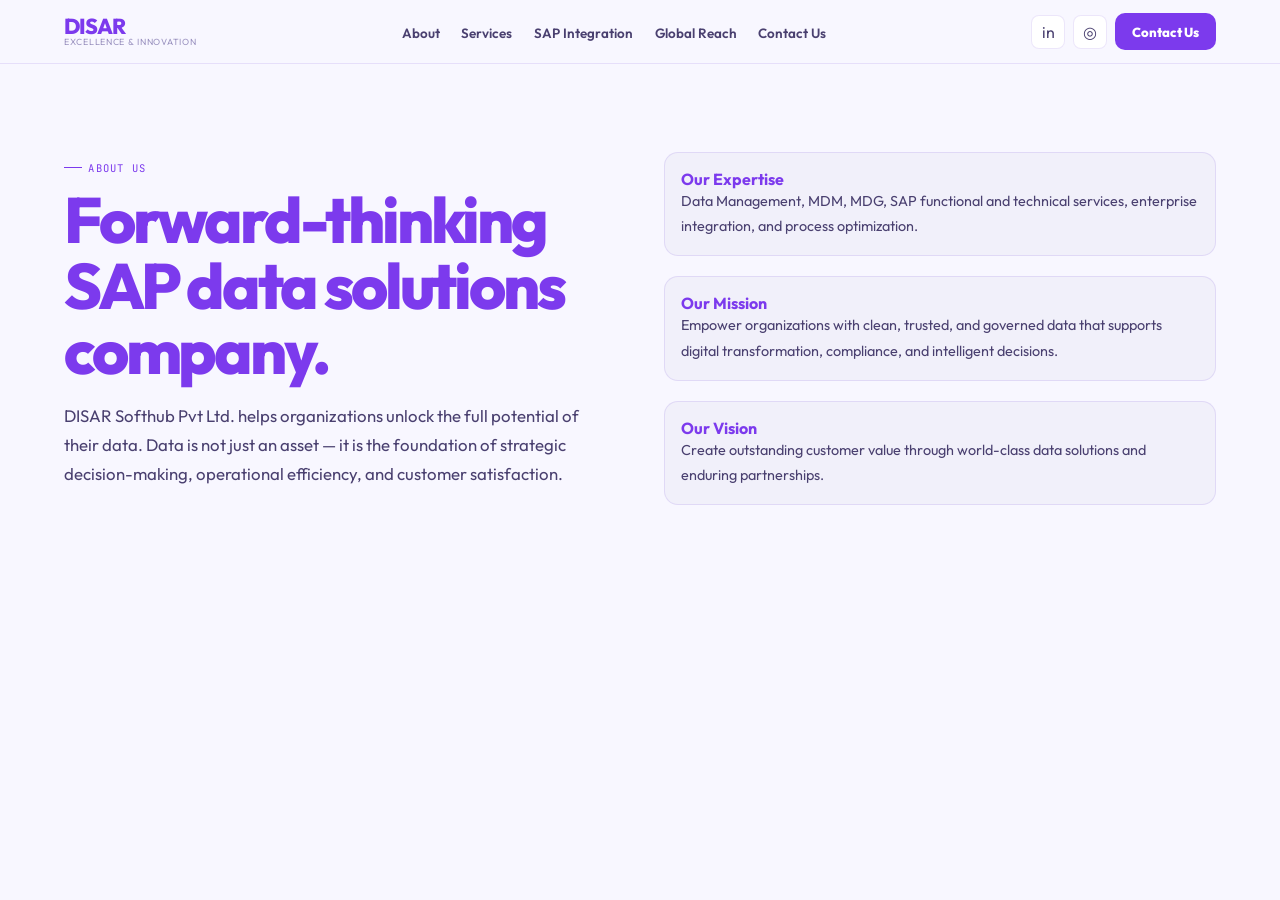
==== about.html @ c6f5b21c "update v3" ====
<!DOCTYPE html>
<html lang="en">
<head>
    <meta charset="UTF-8" />
    <meta name="viewport" content="width=device-width, initial-scale=1.0" />
    <link rel="preconnect" href="https://fonts.googleapis.com" />
    <link rel="preconnect" href="https://fonts.gstatic.com" crossorigin />
    <link href="https://fonts.googleapis.com/css2?family=Outfit:wght@300;400;500;600;700;800&family=JetBrains+Mono:wght@400;500&display=swap" rel="stylesheet" />
    <link rel="stylesheet" href="assets/css/styles.css" />
    <title>About — DISAR Softhub</title>
</head>
<body>
    <nav>
        <a href="index.html" class="logo-wrap"><span class="logo-name">DISAR</span><span class="logo-tagline">Excellence &amp; Innovation</span></a>
        <ul class="nav-links">
            <li><a href="about.html">About</a></li>
            <li><a href="services.html">Services</a></li>
            <li><a href="integration.html">SAP Integration</a></li>
            <li><a href="reach.html">Global Reach</a></li>
            <!--<li><a href="values.html">Values</a></li>-->
            <li><a href="contact.html">Contact Us</a></li>
        </ul>
        <div class="nav-right">
            <a class="nav-icon-btn" href="https://www.linkedin.com/in/disar-softhub-05b449414" target="_blank" title="LinkedIn">in</a>
            <a class="nav-icon-btn" href="https://www.instagram.com/disarsofthub/" target="_blank" title="Instagram">◎</a>
            <a href="contact.html" class="nav-contact-btn">Contact Us</a>
        </div>
        <button class="hamburger" id="hamburger" aria-label="Menu"><span></span><span></span><span></span></button>
    </nav>
    <div class="mobile-menu" id="mobileMenu">
        <a href="about.html" onclick="closeMenu()">About</a><a href="services.html" onclick="closeMenu()">Services</a><a href="integration.html" onclick="closeMenu()">SAP Integration</a><a href="reach.html" onclick="closeMenu()">Global Reach</a><a href="values.html" onclick="closeMenu()">Values</a><a href="contact.html" onclick="closeMenu()">Contact Us</a>
    </div><main class="page"><section><div class="split"><div class="reveal"><span class="label">About Us</span><h1>Forward-thinking SAP data solutions company.</h1><p class="hero-sub">DISAR Softhub Pvt Ltd. helps organizations unlock the full potential of their data. Data is not just an asset — it is the foundation of strategic decision-making, operational efficiency, and customer satisfaction.</p></div><div class="reveal"><div class="mini-card"><b>Our Expertise</b><p>Data Management, MDM, MDG, SAP functional and technical services, enterprise integration, and process optimization.</p></div><br><div class="mini-card"><b>Our Mission</b><p>Empower organizations with clean, trusted, and governed data that supports digital transformation, compliance, and intelligent decisions.</p></div><br><div class="mini-card"><b>Our Vision</b><p>Create outstanding customer value through world-class data solutions and enduring partnerships.</p></div></div></div></section></main>
    <!--<footer><p>© 2025 Disar Softhub Pvt Ltd. All rights reserved.</p></footer>-->
    <script src="assets/js/script.js"></script>
</body>
</html>
---- assets/css/styles.css ----
:root{
  --bg:#f8f7ff;--bg2:#f1f0fa;--bg3:#e9e7f5;--border:rgba(120,80,220,.14);--border-h:rgba(120,80,220,.34);
  --text:#1a1035;--text-2:#4a4070;--text-3:#9b93c0;--accent:#7c3aed;--accent-2:#a855f7;--accent-lt:rgba(124,58,237,.08);
  --nav-h:64px;--radius:16px;--font:'Outfit',sans-serif;--mono:'JetBrains Mono',monospace
}
*{box-sizing:border-box;margin:0;padding:0}html{scroll-behavior:smooth}body{font-family:var(--font);background:var(--bg);color:var(--text);overflow-x:hidden;-webkit-font-smoothing:antialiased}a{color:inherit}p{font-size:.9rem;line-height:1.75;color:var(--text-2)}h1{font-size:clamp(2.2rem,5vw,4.9rem);font-weight:800;line-height:1.02;letter-spacing:-.05em;color:var(--accent)}h1 em{font-style:normal;color:var(--accent-2)}h2{font-size:clamp(1.55rem,3vw,2.45rem);font-weight:800;line-height:1.12;letter-spacing:-.035em;color:var(--accent);margin-bottom:.7rem}h3{font-size:1rem;color:var(--accent);font-weight:700}.page{padding-top:var(--nav-h)}
nav{position:fixed;inset:0 0 auto 0;height:var(--nav-h);z-index:200;display:flex;align-items:center;justify-content:space-between;padding:0 5%;background:rgba(248,247,255,.94);backdrop-filter:blur(18px);border-bottom:1px solid var(--border)}.logo-wrap{text-decoration:none;display:flex;flex-direction:column;line-height:1}.logo-name{font-size:1.35rem;font-weight:800;letter-spacing:-.05em;color:var(--accent)}.logo-tagline{font-size:.56rem;color:var(--text-3);letter-spacing:.08em;text-transform:uppercase}.nav-links{display:flex;gap:1.35rem;list-style:none}.nav-links a{text-decoration:none;color:var(--text-2);font-size:.84rem;font-weight:600;white-space:nowrap}.nav-links a:hover,.nav-links a.active{color:var(--accent)}.nav-right{display:flex;gap:.5rem;align-items:center}.nav-icon-btn{width:34px;height:34px;border:1px solid var(--border);border-radius:8px;background:#fff;display:grid;place-items:center;text-decoration:none;color:var(--text-2)}.nav-contact-btn,.btn{display:inline-flex;align-items:center;justify-content:center;gap:.45rem;padding:.68rem 1.05rem;border-radius:10px;background:var(--accent);color:#fff;text-decoration:none;font-weight:800;font-size:.82rem;border:0}.btn.secondary{background:#fff;color:var(--accent);border:1px solid var(--border)}.hamburger{display:none;flex-direction:column;gap:5px;background:none;border:0;cursor:pointer}.hamburger span{display:block;width:23px;height:2px;border-radius:2px;background:var(--accent)}.mobile-menu{display:none;position:fixed;top:var(--nav-h);left:0;right:0;bottom:0;background:var(--bg);z-index:190;padding:1.4rem 6%;flex-direction:column}.mobile-menu.open{display:flex}.mobile-menu a{text-decoration:none;padding:1rem 0;border-bottom:1px solid var(--border);font-weight:700;color:var(--text-2)}
section{padding:5.5rem 5%}.section-header{max-width:760px;margin-bottom:2rem}.lead{font-size:1rem;max-width:640px}.label{display:inline-flex;gap:.4rem;align-items:center;font-family:var(--mono);font-size:.66rem;letter-spacing:.12em;text-transform:uppercase;color:var(--accent);margin-bottom:.8rem}.label:before{content:'';width:18px;height:1px;background:var(--accent)}.divider{height:1px;border:0;background:var(--border)}
.hero{min-height:100vh;display:grid;grid-template-columns:minmax(0,1fr) minmax(420px,560px);gap:2.6rem;align-items:center;position:relative;overflow:hidden;padding-top:calc(var(--nav-h) + 3rem);padding-bottom:4rem}.hero:before{content:'';position:absolute;inset:0;background:radial-gradient(circle at 80% 10%,rgba(124,58,237,.14),transparent 34%),radial-gradient(circle at 20% 85%,rgba(168,85,247,.12),transparent 38%);z-index:-1}.hero-sub{font-size:1.05rem;max-width:590px;margin:1.1rem 0 1.6rem}.hero-actions{display:flex;gap:.8rem;flex-wrap:wrap}.hero-visual{position:relative;height:440px;border-radius:28px;overflow:hidden;border:1px solid var(--border);background:#fff;box-shadow:0 24px 80px rgba(124,58,237,.16)}.hero-slide{position:absolute;inset:0;opacity:0;transition:opacity 1s ease,transform 6s ease;background-size:cover;background-position:center;transform:scale(1.02)}.hero-slide.active{opacity:1;transform:scale(1)}.slide-caption{position:absolute;left:24px;right:24px;bottom:22px;padding:1rem;border:1px solid rgba(255,255,255,.5);border-radius:18px;background:rgba(255,255,255,.82);backdrop-filter:blur(10px)}.slide-caption strong{color:var(--accent);display:block;margin-bottom:.2rem}.hero-dots{position:absolute;left:24px;top:22px;display:flex;gap:.45rem;z-index:4}.hero-dot{width:9px;height:9px;border-radius:20px;background:rgba(255,255,255,.7);border:1px solid rgba(124,58,237,.25);cursor:pointer}.hero-dot.active{width:28px;background:var(--accent)}.stats-strip{display:grid;grid-template-columns:repeat(5,1fr);margin-top:2.2rem;border:1px solid var(--border);border-radius:var(--radius);overflow:hidden;background:rgba(255,255,255,.8);max-width:780px}.stat-item{padding:1rem;border-right:1px solid var(--border)}.stat-item:last-child{border-right:0}.stat-val{font-size:1.3rem;font-weight:800;color:var(--accent)}.stat-lbl{font-size:.62rem;text-transform:uppercase;color:var(--text-3);letter-spacing:.08em}
.connection-section{background:#fff}.connection-layout{display:grid;grid-template-columns:minmax(320px,.85fr) minmax(560px,1.2fr);gap:3rem;align-items:center}.connection-list{display:grid;gap:.8rem;margin-top:1.4rem}.mini-card{padding:1rem;border:1px solid var(--border);border-radius:14px;background:var(--bg2)}.mini-card b{color:var(--accent)}.network-map{min-height:520px;position:relative;border:1px solid var(--border);border-radius:28px;background:linear-gradient(135deg,#fbfaff,#eee9ff);overflow:hidden;box-shadow:0 18px 55px rgba(124,58,237,.12)}.network-map svg{position:absolute;inset:0;width:100%;height:100%}.module{position:absolute;width:132px;min-height:76px;border:1px solid var(--border-h);border-radius:18px;background:rgba(255,255,255,.88);backdrop-filter:blur(8px);display:flex;flex-direction:column;align-items:center;justify-content:center;text-align:center;font-weight:800;color:var(--accent);box-shadow:0 12px 34px rgba(124,58,237,.13);animation:float 5s ease-in-out infinite}.module span{font-size:.68rem;color:var(--text-3);font-weight:700;margin-top:.18rem}.module.core{left:50%;top:50%;transform:translate(-50%,-50%);width:170px;min-height:96px;background:linear-gradient(135deg,#7c3aed,#a855f7);color:white;z-index:3}.module.core span{color:rgba(255,255,255,.78)}.m1{left:8%;top:11%;animation-delay:.1s}.m2{right:8%;top:12%;animation-delay:.6s}.m3{left:8%;bottom:13%;animation-delay:1.1s}.m4{right:8%;bottom:12%;animation-delay:1.5s}.m5{left:50%;top:8%;transform:translateX(-50%);animation-delay:.9s}.m6{left:50%;bottom:8%;transform:translateX(-50%);animation-delay:1.9s}.pulse-line{stroke:rgba(124,58,237,.42);stroke-width:2;stroke-dasharray:7 8;fill:none;animation:dash 4s linear infinite}.pulse-dot{fill:#a855f7;filter:drop-shadow(0 0 8px rgba(168,85,247,.8));animation:pulse 2.4s ease-in-out infinite}.orbit{position:absolute;left:50%;top:50%;width:310px;height:310px;margin:-155px 0 0 -155px;border:1px dashed rgba(124,58,237,.25);border-radius:50%;animation:spin 22s linear infinite}.orbit:before,.orbit:after{content:'';position:absolute;width:12px;height:12px;border-radius:50%;background:var(--accent-2)}.orbit:before{left:24px;top:44px}.orbit:after{right:28px;bottom:46px}
.cards-grid{display:grid;grid-template-columns:repeat(auto-fit,minmax(260px,1fr));gap:1.1rem}.card{background:#fff;border:1px solid var(--border);border-radius:var(--radius);overflow:hidden;transition:.2s}.card:hover{border-color:var(--border-h);box-shadow:0 12px 34px rgba(124,58,237,.12);transform:translateY(-2px)}.card-img{height:160px;background-size:cover;background-position:center}.card-body{padding:1.25rem}.tag-row{display:flex;gap:.35rem;flex-wrap:wrap;margin-top:.85rem}.tag{font-size:.68rem;font-weight:700;padding:.18rem .55rem;border-radius:6px;background:var(--accent-lt);color:var(--accent);border:1px solid rgba(124,58,237,.16)}.split{display:grid;grid-template-columns:1fr 1fr;gap:3rem;align-items:start}.chips{display:flex;gap:.55rem;flex-wrap:wrap;margin-top:1.2rem}.chip{padding:.42rem .85rem;border-radius:50px;background:var(--bg2);border:1px solid var(--border);font-size:.82rem;color:var(--text-2);font-weight:700}.vm-grid{display:grid;grid-template-columns:repeat(2,1fr);gap:1.1rem}.vm-card{padding:1.6rem;border-radius:var(--radius);background:#fff;border:1px solid var(--border)}.vm-card.span2{grid-column:1/-1}.vm-tag{display:block;font-family:var(--mono);font-size:.65rem;color:var(--accent);letter-spacing:.12em;text-transform:uppercase;margin-bottom:.55rem}.contact-card{max-width:580px;border:1px solid var(--border);border-radius:var(--radius);background:#fff;overflow:hidden}.contact-link{display:flex;align-items:center;gap:.8rem;padding:1rem 1.25rem;text-decoration:none;border-bottom:1px solid var(--border);color:var(--text-2);font-weight:700}.contact-link:last-child{border-bottom:0}.contact-link:hover{background:var(--accent-lt);color:var(--accent)}footer{padding:1.4rem 5%;border-top:1px solid var(--border);background:#fff;text-align:center}footer p{font-size:.75rem;color:var(--text-3)}.scroll-nav{position:fixed;right:1.3rem;bottom:1.3rem;display:flex;flex-direction:column;gap:.4rem;opacity:0;pointer-events:none;transform:translateY(10px);transition:.25s;z-index:80}.scroll-nav.visible{opacity:1;pointer-events:auto;transform:none}.scroll-nav button{width:40px;height:40px;border:0;border-radius:10px;background:var(--accent);color:white;font-weight:900;cursor:pointer}.reveal{opacity:0;transform:translateY(18px);transition:.6s}.reveal.visible{opacity:1;transform:none}@keyframes dash{to{stroke-dashoffset:-60}}@keyframes pulse{50%{opacity:.35;transform:scale(.7)}}@keyframes float{50%{margin-top:-10px}}@keyframes spin{to{transform:rotate(360deg)}}
@media(max-width:1040px){.hero,.connection-layout,.split{grid-template-columns:1fr}.hero-visual{height:370px}.connection-layout{gap:2rem}.network-map{min-height:480px}.stats-strip{grid-template-columns:repeat(2,1fr)}.stat-item{border-bottom:1px solid var(--border)}}@media(max-width:780px){.nav-links,.nav-icon-btn,.nav-contact-btn{display:none}.hamburger{display:flex}section{padding:4rem 5%}.hero{min-height:auto;padding-top:calc(var(--nav-h) + 2.5rem)}.hero-visual{height:320px}.network-map{min-height:620px}.module{width:118px}.module.core{width:150px}.m1{left:5%;top:7%}.m2{right:5%;top:7%}.m3{left:5%;bottom:8%}.m4{right:5%;bottom:8%}.m5{top:22%;}.m6{bottom:22%;}.vm-grid{grid-template-columns:1fr}.vm-card.span2{grid-column:auto}}@media(max-width:520px){.stats-strip{grid-template-columns:1fr}.stat-item{border-right:0}.hero-actions{flex-direction:column}.btn{width:100%}.hero-visual{height:280px}.network-map{display:none}.desktop-note{display:block!important}.card-img{height:135px}}
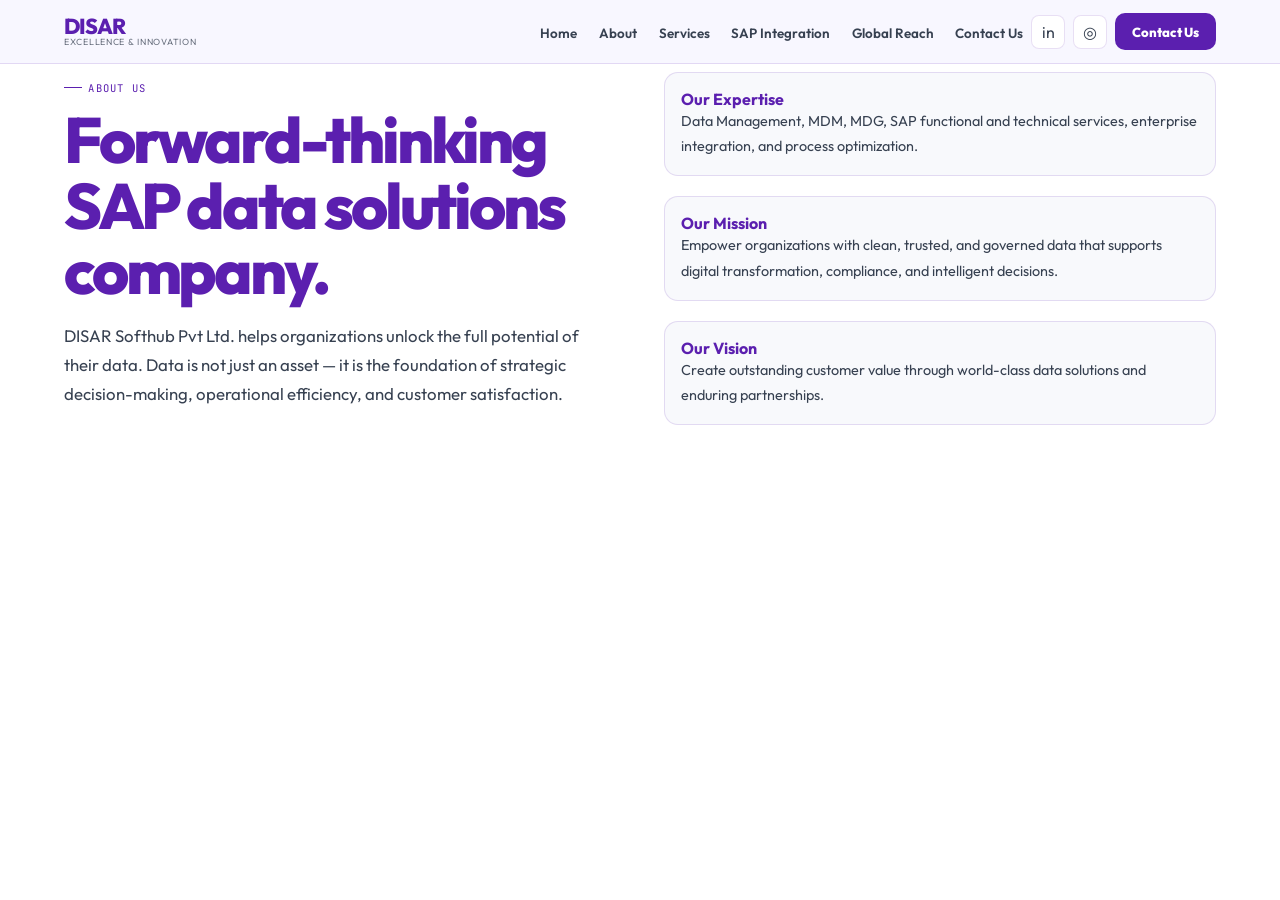
==== commit b5c4d2f0: "V4" ====
--- a/about.html
+++ b/about.html
@@ -12,16 +12,24 @@
 <body>
     <nav>
         <a href="index.html" class="logo-wrap"><span class="logo-name">DISAR</span><span class="logo-tagline">Excellence &amp; Innovation</span></a>
-        <ul class="nav-links">
+        <!--<ul class="nav-links">
             <li><a href="about.html">About</a></li>
             <li><a href="services.html">Services</a></li>
             <li><a href="integration.html">SAP Integration</a></li>
-            <li><a href="reach.html">Global Reach</a></li>
+            <li><a href="reach.html">Global Reach</a></li>-->
             <!--<li><a href="values.html">Values</a></li>-->
-            <li><a href="contact.html">Contact Us</a></li>
-        </ul>
+            <!--<li><a href="contact.html">Contact Us</a></li>
+        </ul>-->
         <div class="nav-right">
-            <a class="nav-icon-btn" href="https://www.linkedin.com/in/disar-softhub-05b449414" target="_blank" title="LinkedIn">in</a>
+            <ul class="nav-links">
+                <li><a href="index.html">Home</a></li>
+                <li><a href="about.html">About</a></li>
+                <li><a href="services.html">Services</a></li>
+                <li><a href="integration.html">SAP Integration</a></li>
+                <li><a href="reach.html">Global Reach</a></li>
+                <!--<li><a href="values.html">Values</a></li>-->
+                <li><a href="contact.html">Contact Us</a></li>
+            </ul> <a class="nav-icon-btn" href="https://www.linkedin.com/in/disar-softhub-05b449414" target="_blank" title="LinkedIn">in</a>
             <a class="nav-icon-btn" href="https://www.instagram.com/disarsofthub/" target="_blank" title="Instagram">◎</a>
             <a href="contact.html" class="nav-contact-btn">Contact Us</a>
         </div>
--- a/assets/css/styles.css
+++ b/assets/css/styles.css
@@ -1,12 +1,962 @@
-:root{
-  --bg:#f8f7ff;--bg2:#f1f0fa;--bg3:#e9e7f5;--border:rgba(120,80,220,.14);--border-h:rgba(120,80,220,.34);
-  --text:#1a1035;--text-2:#4a4070;--text-3:#9b93c0;--accent:#7c3aed;--accent-2:#a855f7;--accent-lt:rgba(124,58,237,.08);
-  --nav-h:64px;--radius:16px;--font:'Outfit',sans-serif;--mono:'JetBrains Mono',monospace
-}
-*{box-sizing:border-box;margin:0;padding:0}html{scroll-behavior:smooth}body{font-family:var(--font);background:var(--bg);color:var(--text);overflow-x:hidden;-webkit-font-smoothing:antialiased}a{color:inherit}p{font-size:.9rem;line-height:1.75;color:var(--text-2)}h1{font-size:clamp(2.2rem,5vw,4.9rem);font-weight:800;line-height:1.02;letter-spacing:-.05em;color:var(--accent)}h1 em{font-style:normal;color:var(--accent-2)}h2{font-size:clamp(1.55rem,3vw,2.45rem);font-weight:800;line-height:1.12;letter-spacing:-.035em;color:var(--accent);margin-bottom:.7rem}h3{font-size:1rem;color:var(--accent);font-weight:700}.page{padding-top:var(--nav-h)}
-nav{position:fixed;inset:0 0 auto 0;height:var(--nav-h);z-index:200;display:flex;align-items:center;justify-content:space-between;padding:0 5%;background:rgba(248,247,255,.94);backdrop-filter:blur(18px);border-bottom:1px solid var(--border)}.logo-wrap{text-decoration:none;display:flex;flex-direction:column;line-height:1}.logo-name{font-size:1.35rem;font-weight:800;letter-spacing:-.05em;color:var(--accent)}.logo-tagline{font-size:.56rem;color:var(--text-3);letter-spacing:.08em;text-transform:uppercase}.nav-links{display:flex;gap:1.35rem;list-style:none}.nav-links a{text-decoration:none;color:var(--text-2);font-size:.84rem;font-weight:600;white-space:nowrap}.nav-links a:hover,.nav-links a.active{color:var(--accent)}.nav-right{display:flex;gap:.5rem;align-items:center}.nav-icon-btn{width:34px;height:34px;border:1px solid var(--border);border-radius:8px;background:#fff;display:grid;place-items:center;text-decoration:none;color:var(--text-2)}.nav-contact-btn,.btn{display:inline-flex;align-items:center;justify-content:center;gap:.45rem;padding:.68rem 1.05rem;border-radius:10px;background:var(--accent);color:#fff;text-decoration:none;font-weight:800;font-size:.82rem;border:0}.btn.secondary{background:#fff;color:var(--accent);border:1px solid var(--border)}.hamburger{display:none;flex-direction:column;gap:5px;background:none;border:0;cursor:pointer}.hamburger span{display:block;width:23px;height:2px;border-radius:2px;background:var(--accent)}.mobile-menu{display:none;position:fixed;top:var(--nav-h);left:0;right:0;bottom:0;background:var(--bg);z-index:190;padding:1.4rem 6%;flex-direction:column}.mobile-menu.open{display:flex}.mobile-menu a{text-decoration:none;padding:1rem 0;border-bottom:1px solid var(--border);font-weight:700;color:var(--text-2)}
-section{padding:5.5rem 5%}.section-header{max-width:760px;margin-bottom:2rem}.lead{font-size:1rem;max-width:640px}.label{display:inline-flex;gap:.4rem;align-items:center;font-family:var(--mono);font-size:.66rem;letter-spacing:.12em;text-transform:uppercase;color:var(--accent);margin-bottom:.8rem}.label:before{content:'';width:18px;height:1px;background:var(--accent)}.divider{height:1px;border:0;background:var(--border)}
-.hero{min-height:100vh;display:grid;grid-template-columns:minmax(0,1fr) minmax(420px,560px);gap:2.6rem;align-items:center;position:relative;overflow:hidden;padding-top:calc(var(--nav-h) + 3rem);padding-bottom:4rem}.hero:before{content:'';position:absolute;inset:0;background:radial-gradient(circle at 80% 10%,rgba(124,58,237,.14),transparent 34%),radial-gradient(circle at 20% 85%,rgba(168,85,247,.12),transparent 38%);z-index:-1}.hero-sub{font-size:1.05rem;max-width:590px;margin:1.1rem 0 1.6rem}.hero-actions{display:flex;gap:.8rem;flex-wrap:wrap}.hero-visual{position:relative;height:440px;border-radius:28px;overflow:hidden;border:1px solid var(--border);background:#fff;box-shadow:0 24px 80px rgba(124,58,237,.16)}.hero-slide{position:absolute;inset:0;opacity:0;transition:opacity 1s ease,transform 6s ease;background-size:cover;background-position:center;transform:scale(1.02)}.hero-slide.active{opacity:1;transform:scale(1)}.slide-caption{position:absolute;left:24px;right:24px;bottom:22px;padding:1rem;border:1px solid rgba(255,255,255,.5);border-radius:18px;background:rgba(255,255,255,.82);backdrop-filter:blur(10px)}.slide-caption strong{color:var(--accent);display:block;margin-bottom:.2rem}.hero-dots{position:absolute;left:24px;top:22px;display:flex;gap:.45rem;z-index:4}.hero-dot{width:9px;height:9px;border-radius:20px;background:rgba(255,255,255,.7);border:1px solid rgba(124,58,237,.25);cursor:pointer}.hero-dot.active{width:28px;background:var(--accent)}.stats-strip{display:grid;grid-template-columns:repeat(5,1fr);margin-top:2.2rem;border:1px solid var(--border);border-radius:var(--radius);overflow:hidden;background:rgba(255,255,255,.8);max-width:780px}.stat-item{padding:1rem;border-right:1px solid var(--border)}.stat-item:last-child{border-right:0}.stat-val{font-size:1.3rem;font-weight:800;color:var(--accent)}.stat-lbl{font-size:.62rem;text-transform:uppercase;color:var(--text-3);letter-spacing:.08em}
-.connection-section{background:#fff}.connection-layout{display:grid;grid-template-columns:minmax(320px,.85fr) minmax(560px,1.2fr);gap:3rem;align-items:center}.connection-list{display:grid;gap:.8rem;margin-top:1.4rem}.mini-card{padding:1rem;border:1px solid var(--border);border-radius:14px;background:var(--bg2)}.mini-card b{color:var(--accent)}.network-map{min-height:520px;position:relative;border:1px solid var(--border);border-radius:28px;background:linear-gradient(135deg,#fbfaff,#eee9ff);overflow:hidden;box-shadow:0 18px 55px rgba(124,58,237,.12)}.network-map svg{position:absolute;inset:0;width:100%;height:100%}.module{position:absolute;width:132px;min-height:76px;border:1px solid var(--border-h);border-radius:18px;background:rgba(255,255,255,.88);backdrop-filter:blur(8px);display:flex;flex-direction:column;align-items:center;justify-content:center;text-align:center;font-weight:800;color:var(--accent);box-shadow:0 12px 34px rgba(124,58,237,.13);animation:float 5s ease-in-out infinite}.module span{font-size:.68rem;color:var(--text-3);font-weight:700;margin-top:.18rem}.module.core{left:50%;top:50%;transform:translate(-50%,-50%);width:170px;min-height:96px;background:linear-gradient(135deg,#7c3aed,#a855f7);color:white;z-index:3}.module.core span{color:rgba(255,255,255,.78)}.m1{left:8%;top:11%;animation-delay:.1s}.m2{right:8%;top:12%;animation-delay:.6s}.m3{left:8%;bottom:13%;animation-delay:1.1s}.m4{right:8%;bottom:12%;animation-delay:1.5s}.m5{left:50%;top:8%;transform:translateX(-50%);animation-delay:.9s}.m6{left:50%;bottom:8%;transform:translateX(-50%);animation-delay:1.9s}.pulse-line{stroke:rgba(124,58,237,.42);stroke-width:2;stroke-dasharray:7 8;fill:none;animation:dash 4s linear infinite}.pulse-dot{fill:#a855f7;filter:drop-shadow(0 0 8px rgba(168,85,247,.8));animation:pulse 2.4s ease-in-out infinite}.orbit{position:absolute;left:50%;top:50%;width:310px;height:310px;margin:-155px 0 0 -155px;border:1px dashed rgba(124,58,237,.25);border-radius:50%;animation:spin 22s linear infinite}.orbit:before,.orbit:after{content:'';position:absolute;width:12px;height:12px;border-radius:50%;background:var(--accent-2)}.orbit:before{left:24px;top:44px}.orbit:after{right:28px;bottom:46px}
-.cards-grid{display:grid;grid-template-columns:repeat(auto-fit,minmax(260px,1fr));gap:1.1rem}.card{background:#fff;border:1px solid var(--border);border-radius:var(--radius);overflow:hidden;transition:.2s}.card:hover{border-color:var(--border-h);box-shadow:0 12px 34px rgba(124,58,237,.12);transform:translateY(-2px)}.card-img{height:160px;background-size:cover;background-position:center}.card-body{padding:1.25rem}.tag-row{display:flex;gap:.35rem;flex-wrap:wrap;margin-top:.85rem}.tag{font-size:.68rem;font-weight:700;padding:.18rem .55rem;border-radius:6px;background:var(--accent-lt);color:var(--accent);border:1px solid rgba(124,58,237,.16)}.split{display:grid;grid-template-columns:1fr 1fr;gap:3rem;align-items:start}.chips{display:flex;gap:.55rem;flex-wrap:wrap;margin-top:1.2rem}.chip{padding:.42rem .85rem;border-radius:50px;background:var(--bg2);border:1px solid var(--border);font-size:.82rem;color:var(--text-2);font-weight:700}.vm-grid{display:grid;grid-template-columns:repeat(2,1fr);gap:1.1rem}.vm-card{padding:1.6rem;border-radius:var(--radius);background:#fff;border:1px solid var(--border)}.vm-card.span2{grid-column:1/-1}.vm-tag{display:block;font-family:var(--mono);font-size:.65rem;color:var(--accent);letter-spacing:.12em;text-transform:uppercase;margin-bottom:.55rem}.contact-card{max-width:580px;border:1px solid var(--border);border-radius:var(--radius);background:#fff;overflow:hidden}.contact-link{display:flex;align-items:center;gap:.8rem;padding:1rem 1.25rem;text-decoration:none;border-bottom:1px solid var(--border);color:var(--text-2);font-weight:700}.contact-link:last-child{border-bottom:0}.contact-link:hover{background:var(--accent-lt);color:var(--accent)}footer{padding:1.4rem 5%;border-top:1px solid var(--border);background:#fff;text-align:center}footer p{font-size:.75rem;color:var(--text-3)}.scroll-nav{position:fixed;right:1.3rem;bottom:1.3rem;display:flex;flex-direction:column;gap:.4rem;opacity:0;pointer-events:none;transform:translateY(10px);transition:.25s;z-index:80}.scroll-nav.visible{opacity:1;pointer-events:auto;transform:none}.scroll-nav button{width:40px;height:40px;border:0;border-radius:10px;background:var(--accent);color:white;font-weight:900;cursor:pointer}.reveal{opacity:0;transform:translateY(18px);transition:.6s}.reveal.visible{opacity:1;transform:none}@keyframes dash{to{stroke-dashoffset:-60}}@keyframes pulse{50%{opacity:.35;transform:scale(.7)}}@keyframes float{50%{margin-top:-10px}}@keyframes spin{to{transform:rotate(360deg)}}
-@media(max-width:1040px){.hero,.connection-layout,.split{grid-template-columns:1fr}.hero-visual{height:370px}.connection-layout{gap:2rem}.network-map{min-height:480px}.stats-strip{grid-template-columns:repeat(2,1fr)}.stat-item{border-bottom:1px solid var(--border)}}@media(max-width:780px){.nav-links,.nav-icon-btn,.nav-contact-btn{display:none}.hamburger{display:flex}section{padding:4rem 5%}.hero{min-height:auto;padding-top:calc(var(--nav-h) + 2.5rem)}.hero-visual{height:320px}.network-map{min-height:620px}.module{width:118px}.module.core{width:150px}.m1{left:5%;top:7%}.m2{right:5%;top:7%}.m3{left:5%;bottom:8%}.m4{right:5%;bottom:8%}.m5{top:22%;}.m6{bottom:22%;}.vm-grid{grid-template-columns:1fr}.vm-card.span2{grid-column:auto}}@media(max-width:520px){.stats-strip{grid-template-columns:1fr}.stat-item{border-right:0}.hero-actions{flex-direction:column}.btn{width:100%}.hero-visual{height:280px}.network-map{display:none}.desktop-note{display:block!important}.card-img{height:135px}}
+:root {
+    --bg: #ffffff;
+    --bg2: #f8f9fc;
+    --bg3: #f1f2f7;
+    --border: rgba(91,31,175,.14);
+    --border-h: rgba(91,31,175,.35);
+    --text: #111827;
+    --text-2: #374151;
+    --text-3: #6b7280;
+    --accent: #5B1FAF;
+    --accent-2: #7428D4;
+    --accent-3: #46158C;
+    --accent-lt: rgba(91,31,175,.08);
+    --nav-h: 64px;
+    --radius: 16px;
+    --font: 'Outfit',sans-serif;
+    --mono: 'JetBrains Mono',monospace;
+}
+
+* {
+    box-sizing: border-box;
+    margin: 0;
+    padding: 0
+}
+
+html {
+    scroll-behavior: smooth
+}
+
+body {
+    font-family: var(--font);
+    background: var(--bg);
+    color: var(--text);
+    overflow-x: hidden;
+    -webkit-font-smoothing: antialiased
+}
+
+a {
+    color: inherit
+}
+
+p {
+    font-size: .9rem;
+    line-height: 1.75;
+    color: var(--text-2)
+}
+
+h1 {
+    font-size: clamp(2.2rem,5vw,4.9rem);
+    font-weight: 800;
+    line-height: 1.02;
+    letter-spacing: -.05em;
+    color: var(--accent)
+}
+
+    h1 em {
+        font-style: normal;
+        color: var(--accent-2)
+    }
+
+h2 {
+    font-size: clamp(1.55rem,3vw,2.45rem);
+    font-weight: 800;
+    line-height: 1.12;
+    letter-spacing: -.035em;
+    color: var(--accent);
+    margin-bottom: .7rem
+}
+
+h3 {
+    font-size: 1rem;
+    color: var(--accent);
+    font-weight: 700
+}
+
+.page {
+    padding-top: var(--nav-h)
+}
+
+nav {
+    position: fixed;
+    inset: 0 0 auto 0;
+    height: var(--nav-h);
+    z-index: 200;
+    display: flex;
+    align-items: center;
+    justify-content: space-between;
+    padding: 0 5%;
+    background: rgba(248,247,255,.94);
+    backdrop-filter: blur(18px);
+    border-bottom: 1px solid var(--border)
+}
+
+.logo-wrap {
+    text-decoration: none;
+    display: flex;
+    flex-direction: column;
+    line-height: 1
+}
+
+.logo-name {
+    font-size: 1.35rem;
+    font-weight: 800;
+    letter-spacing: -.05em;
+    color: var(--accent)
+}
+
+.logo-tagline {
+    font-size: .56rem;
+    color: var(--text-3);
+    letter-spacing: .08em;
+    text-transform: uppercase
+}
+
+.nav-links {
+    display: flex;
+    gap: 1.35rem;
+    list-style: none;
+    margin-left: auto;
+}
+
+    .nav-links a {
+        text-decoration: none;
+        color: var(--text-2);
+        font-size: .84rem;
+        font-weight: 600;
+        white-space: nowrap;
+    }
+
+        .nav-links a:hover, .nav-links a.active {
+            color: var(--accent)
+        }
+
+.nav-right {
+    display: flex;
+    gap: .5rem;
+    align-items: center;
+}
+
+.nav-icon-btn {
+    width: 34px;
+    height: 34px;
+    border: 1px solid var(--border);
+    border-radius: 8px;
+    background: #fff;
+    display: grid;
+    place-items: center;
+    text-decoration: none;
+    color: var(--text-2)
+}
+
+.nav-contact-btn, .btn {
+    display: inline-flex;
+    align-items: center;
+    justify-content: center;
+    gap: .45rem;
+    padding: .68rem 1.05rem;
+    border-radius: 10px;
+    background: var(--accent);
+    color: #fff;
+    text-decoration: none;
+    font-weight: 800;
+    font-size: .82rem;
+    border: 0
+}
+
+    .btn.secondary {
+        background: #fff;
+        color: var(--accent);
+        border: 1px solid var(--border)
+    }
+
+.hamburger {
+    display: none;
+    flex-direction: column;
+    gap: 5px;
+    background: none;
+    border: 0;
+    cursor: pointer
+}
+
+    .hamburger span {
+        display: block;
+        width: 23px;
+        height: 2px;
+        border-radius: 2px;
+        background: var(--accent)
+    }
+
+.mobile-menu {
+    display: none;
+    position: fixed;
+    top: var(--nav-h);
+    left: 0;
+    right: 0;
+    bottom: 0;
+    background: var(--bg);
+    z-index: 190;
+    padding: 1.4rem 6%;
+    flex-direction: column
+}
+
+    .mobile-menu.open {
+        display: flex
+    }
+
+    .mobile-menu a {
+        text-decoration: none;
+        padding: 1rem 0;
+        border-bottom: 1px solid var(--border);
+        font-weight: 700;
+        color: var(--text-2)
+    }
+
+section {
+    padding: 0.5rem 5%
+}
+
+.section-header {
+    max-width: 760px;
+    margin-bottom: 5rem
+}
+
+.lead {
+    font-size: 1rem;
+    max-width: 640px
+}
+
+.label {
+    display: inline-flex;
+    gap: .4rem;
+    align-items: center;
+    font-family: var(--mono);
+    font-size: .66rem;
+    letter-spacing: .12em;
+    text-transform: uppercase;
+    color: var(--accent);
+    margin-bottom: .8rem
+}
+
+    .label:before {
+        content: '';
+        width: 18px;
+        height: 1px;
+        background: var(--accent)
+    }
+
+.divider {
+    height: 1px;
+    border: 0;
+    background: var(--border)
+}
+
+.hero {
+    min-height: 100vh;
+    display: grid;
+    grid-template-columns: minmax(0,1fr) minmax(420px,560px);
+    gap: 1.6rem;
+    align-items: center;
+    position: relative;
+    overflow: hidden;
+    padding-top: calc(var(--nav-h) + 0.5rem);
+    padding-bottom: 0.5rem
+}
+
+    .hero:before {
+        content: '';
+        position: absolute;
+        inset: 0;
+        background: radial-gradient(circle at 80% 10%,rgba(124,58,237,.14),transparent 34%),radial-gradient(circle at 20% 85%,rgba(168,85,247,.12),transparent 38%);
+        z-index: -1
+    }
+
+.hero-sub {
+    font-size: 1.05rem;
+    max-width: 590px;
+    margin: 1.1rem 0 1.6rem
+}
+
+.hero-actions {
+    display: flex;
+    gap: .8rem;
+    flex-wrap: wrap
+}
+
+.hero-visual {
+    position: relative;
+    height: 440px;
+    border-radius: 28px;
+    overflow: hidden;
+    border: 1px solid var(--border);
+    background: #fff;
+    box-shadow: 0 24px 80px rgba(124,58,237,.16)
+}
+
+.hero-slide {
+    position: absolute;
+    inset: 0;
+    opacity: 0;
+    transition: opacity 1s ease,transform 6s ease;
+    background-size: cover;
+    background-position: center;
+    transform: scale(1.02)
+}
+
+    .hero-slide.active {
+        opacity: 1;
+        transform: scale(1)
+    }
+
+.slide-caption {
+    position: absolute;
+    left: 24px;
+    right: 24px;
+    bottom: 22px;
+    padding: 1rem;
+    border: 1px solid rgba(255,255,255,.5);
+    border-radius: 18px;
+    background: rgba(255,255,255,.82);
+    backdrop-filter: blur(10px)
+}
+
+    .slide-caption strong {
+        color: var(--accent);
+        display: block;
+        margin-bottom: .2rem
+    }
+
+.hero-dots {
+    position: absolute;
+    left: 24px;
+    top: 22px;
+    display: flex;
+    gap: .45rem;
+    z-index: 4
+}
+
+.hero-dot {
+    width: 9px;
+    height: 9px;
+    border-radius: 20px;
+    background: rgba(255,255,255,.7);
+    border: 1px solid rgba(124,58,237,.25);
+    cursor: pointer
+}
+
+    .hero-dot.active {
+        width: 28px;
+        background: var(--accent)
+    }
+
+.stats-strip {
+    display: grid;
+    grid-template-columns: repeat(5,1fr);
+    margin-top: 2.2rem;
+    border: 1px solid var(--border);
+    border-radius: var(--radius);
+    overflow: hidden;
+    background: rgba(255,255,255,.8);
+    max-width: 780px
+}
+
+.stat-item {
+    padding: 1rem;
+    border-right: 1px solid var(--border)
+}
+
+    .stat-item:last-child {
+        border-right: 0
+    }
+
+.stat-val {
+    font-size: 1.3rem;
+    font-weight: 800;
+    color: var(--accent)
+}
+
+.stat-lbl {
+    font-size: .62rem;
+    text-transform: uppercase;
+    color: var(--text-3);
+    letter-spacing: .08em
+}
+
+.connection-section {
+    background: #fff
+}
+
+.connection-layout {
+    display: grid;
+    grid-template-columns: minmax(320px,.85fr) minmax(560px,1.2fr);
+    gap: 1rem;
+    align-items: center
+}
+
+.connection-list {
+    display: grid;
+    gap: .8rem;
+    margin-top: 1.4rem
+}
+
+.mini-card {
+    padding: 1rem;
+    border: 1px solid var(--border);
+    border-radius: 14px;
+    background: var(--bg2)
+}
+
+    .mini-card b {
+        color: var(--accent)
+    }
+
+.network-map {
+    min-height: 520px;
+    position: relative;
+    border: 1px solid var(--border);
+    border-radius: 28px;
+    background: linear-gradient(135deg,#fbfaff,#eee9ff);
+    overflow: hidden;
+    box-shadow: 0 18px 55px rgba(124,58,237,.12)
+}
+
+    .network-map svg {
+        position: absolute;
+        inset: 0;
+        width: 100%;
+        height: 100%
+    }
+
+.module {
+    position: absolute;
+    width: 150px;
+    min-height: 76px;
+    border: 1px solid var(--border-h);
+    border-radius: 18px;
+    background: rgba(255,255,255,.88);
+    backdrop-filter: blur(8px);
+    display: flex;
+    flex-direction: column;
+    align-items: center;
+    justify-content: center;
+    text-align: center;
+    font-weight: 800;
+    color: var(--accent);
+    box-shadow: 0 12px 34px rgba(124,58,237,.13);
+    animation: float 5s ease-in-out infinite;
+}
+
+    .module span {
+        font-size: .68rem;
+        color: var(--text-3);
+        font-weight: 700;
+        margin-top: .18rem
+    }
+
+    .module.core {
+        left: 50%;
+        top: 50%;
+        transform: translate(-50%,-50%);
+        width: 170px;
+        min-height: 96px;
+        background: linear-gradient(135deg,#7c3aed,#a855f7);
+        color: white;
+        z-index: 3
+    }
+
+        .module.core span {
+            color: rgba(255,255,255,.78)
+        }
+
+.m1 {
+    left: 8%;
+    top: 11%;
+    animation-delay: .1s
+}
+
+.m2 {
+    right: 8%;
+    top: 12%;
+    animation-delay: .6s
+}
+
+.m3 {
+    left: 8%;
+    bottom: 13%;
+    animation-delay: 1.1s
+}
+
+.m4 {
+    right: 8%;
+    bottom: 12%;
+    animation-delay: 1.5s
+}
+
+.m5 {
+    left: 50%;
+    top: 8%;
+    transform: translateX(-50%);
+    animation-delay: .9s
+}
+
+.m6 {
+    left: 50%;
+    bottom: 8%;
+    transform: translateX(-50%);
+    animation-delay: 1.9s
+}
+
+.pulse-line {
+    stroke: rgba(124,58,237,.42);
+    stroke-width: 2;
+    stroke-dasharray: 7 8;
+    fill: none;
+    animation: dash 4s linear infinite
+}
+
+.pulse-dot {
+    fill: #a855f7;
+    filter: drop-shadow(0 0 8px rgba(168,85,247,.8));
+    animation: pulse 2.4s ease-in-out infinite
+}
+
+.orbit {
+    position: absolute;
+    left: 50%;
+    top: 50%;
+    width: 310px;
+    height: 310px;
+    margin: -155px 0 0 -155px;
+    border: 1px dashed rgba(124,58,237,.25);
+    border-radius: 50%;
+    animation: spin 22s linear infinite
+}
+
+    .orbit:before, .orbit:after {
+        content: '';
+        position: absolute;
+        width: 12px;
+        height: 12px;
+        border-radius: 50%;
+        background: var(--accent-2)
+    }
+
+    .orbit:before {
+        left: 24px;
+        top: 44px
+    }
+
+    .orbit:after {
+        right: 28px;
+        bottom: 46px
+    }
+
+.cards-grid {
+    display: grid;
+    grid-template-columns: repeat(auto-fit,minmax(260px,1fr));
+    gap: 1.1rem
+}
+
+.card {
+    background: #fff;
+    border: 1px solid var(--border);
+    border-radius: var(--radius);
+    overflow: hidden;
+    transition: .2s
+}
+
+    .card:hover {
+        border-color: var(--border-h);
+        box-shadow: 0 12px 34px rgba(124,58,237,.12);
+        transform: translateY(-2px)
+    }
+
+/*.card-img {
+    height: 160px;
+    background-size: cover;
+    background-position: center
+}*/
+
+.card-img {
+    height: 160px;
+    display: flex;
+    align-items: center;
+    justify-content: center;
+    background: #f5f0ff;
+}
+
+    .card-img img {
+        width: 100%;
+        height: 100%;
+        object-fit: contain;
+    }
+
+.card-body {
+    padding: 1.25rem
+}
+
+.tag-row {
+    display: flex;
+    gap: .35rem;
+    flex-wrap: wrap;
+    margin-top: .85rem
+}
+
+.tag {
+    font-size: .68rem;
+    font-weight: 700;
+    padding: .18rem .55rem;
+    border-radius: 6px;
+    background: var(--accent-lt);
+    color: var(--accent);
+    border: 1px solid rgba(124,58,237,.16)
+}
+
+.split {
+    display: grid;
+    grid-template-columns: 1fr 1fr;
+    gap: 3rem;
+    align-items: start
+}
+
+.chips {
+    display: flex;
+    gap: .55rem;
+    flex-wrap: wrap;
+    margin-top: 1.2rem
+}
+
+.chip {
+    padding: .42rem .85rem;
+    border-radius: 50px;
+    background: var(--bg2);
+    border: 1px solid var(--border);
+    font-size: .82rem;
+    color: var(--text-2);
+    font-weight: 700
+}
+
+.vm-grid {
+    display: grid;
+    grid-template-columns: repeat(2,1fr);
+    gap: 1.1rem
+}
+
+.vm-card {
+    padding: 1.6rem;
+    border-radius: var(--radius);
+    background: #fff;
+    border: 1px solid var(--border)
+}
+
+    .vm-card.span2 {
+        grid-column: 1/-1
+    }
+
+.vm-tag {
+    display: block;
+    font-family: var(--mono);
+    font-size: .65rem;
+    color: var(--accent);
+    letter-spacing: .12em;
+    text-transform: uppercase;
+    margin-bottom: .55rem
+}
+
+.contact-card {
+    max-width: 580px;
+    border: 1px solid var(--border);
+    border-radius: var(--radius);
+    background: #fff;
+    overflow: hidden
+}
+
+.contact-link {
+    display: flex;
+    align-items: center;
+    gap: .8rem;
+    padding: 1rem 1.25rem;
+    text-decoration: none;
+    border-bottom: 1px solid var(--border);
+    color: var(--text-2);
+    font-weight: 700
+}
+
+    .contact-link:last-child {
+        border-bottom: 0
+    }
+
+    .contact-link:hover {
+        background: var(--accent-lt);
+        color: var(--accent)
+    }
+
+footer {
+    padding: 1.4rem 5%;
+    border-top: 1px solid var(--border);
+    background: #fff;
+    text-align: center
+}
+
+    footer p {
+        font-size: .75rem;
+        color: var(--text-3)
+    }
+
+.scroll-nav {
+    position: fixed;
+    right: 1.3rem;
+    bottom: 1.3rem;
+    display: flex;
+    flex-direction: column;
+    gap: .4rem;
+    opacity: 0;
+    pointer-events: none;
+    transform: translateY(10px);
+    transition: .25s;
+    z-index: 80
+}
+
+    .scroll-nav.visible {
+        opacity: 1;
+        pointer-events: auto;
+        transform: none
+    }
+
+    .scroll-nav button {
+        width: 40px;
+        height: 40px;
+        border: 0;
+        border-radius: 10px;
+        background: var(--accent);
+        color: white;
+        font-weight: 900;
+        cursor: pointer
+    }
+
+.reveal {
+    opacity: 0;
+    transform: translateY(18px);
+    transition: .6s
+}
+
+    .reveal.visible {
+        opacity: 1;
+        transform: none
+    }
+
+@keyframes dash {
+    to {
+        stroke-dashoffset: -60
+    }
+}
+
+@keyframes pulse {
+    50% {
+        opacity: .35;
+        transform: scale(.7)
+    }
+}
+
+@keyframes float {
+    50% {
+        margin-top: -10px
+    }
+}
+
+@keyframes spin {
+    to {
+        transform: rotate(360deg)
+    }
+}
+
+@media(max-width:1040px) {
+    .hero, .connection-layout, .split {
+        grid-template-columns: 1fr
+    }
+
+    .hero-visual {
+        height: 370px
+    }
+
+    .connection-layout {
+        gap: 2rem
+    }
+
+    .network-map {
+        min-height: 480px
+    }
+
+    .stats-strip {
+        grid-template-columns: repeat(2,1fr)
+    }
+
+    .stat-item {
+        border-bottom: 1px solid var(--border)
+    }
+}
+
+@media(max-width:780px) {
+    .nav-links, .nav-icon-btn, .nav-contact-btn {
+        display: none
+    }
+
+    .hamburger {
+        display: flex
+    }
+
+    section {
+        padding: 4rem 5%
+    }
+
+    .hero {
+        min-height: auto;
+        padding-top: calc(var(--nav-h) + 2.5rem)
+    }
+
+    .hero-visual {
+        height: 320px
+    }
+
+    .network-map {
+        min-height: 620px
+    }
+
+    .module {
+        width: 118px
+    }
+
+        .module.core {
+            width: 150px
+        }
+
+    .m1 {
+        left: 5%;
+        top: 7%
+    }
+
+    .m2 {
+        right: 5%;
+        top: 7%
+    }
+
+    .m3 {
+        left: 5%;
+        bottom: 8%
+    }
+
+    .m4 {
+        right: 5%;
+        bottom: 8%
+    }
+
+    .m5 {
+        top: 22%;
+    }
+
+    .m6 {
+        bottom: 22%;
+    }
+
+    .vm-grid {
+        grid-template-columns: 1fr
+    }
+
+    .vm-card.span2 {
+        grid-column: auto
+    }
+}
+
+@media(max-width:520px) {
+    .stats-strip {
+        grid-template-columns: 1fr
+    }
+
+    .stat-item {
+        border-right: 0
+    }
+
+    .hero-actions {
+        flex-direction: column
+    }
+
+    .btn {
+        width: 100%
+    }
+
+    .hero-visual {
+        height: 280px
+    }
+
+    .network-map {
+        display: none
+    }
+
+    .desktop-note {
+        display: block !important
+    }
+
+    .card-img {
+        height: 135px
+    }
+}
+/*.reach-map {
+    margin-top: 2rem;
+    border: 1px solid var(--border);
+    border-radius: 28px;
+    overflow: hidden;
+    background: #fbfaff;
+    box-shadow: 0 18px 55px rgba(91,31,175,.12);
+}
+
+    .reach-map svg {
+        width: 100%;
+        height: auto;
+        display: block;
+    }
+
+.map-line {
+    stroke: #5B1FAF;
+    stroke-width: 3;
+    stroke-dasharray: 10 10;
+    opacity: .45;
+    fill: none;
+    animation: dashMove 5s linear infinite;
+}
+
+.map-pin circle {
+    fill: #7428D4;
+    filter: drop-shadow(0 0 8px rgba(116,40,212,.55));
+}
+
+.map-pin text {
+    font-family: Outfit,Arial;
+    font-size: 16px;
+    font-weight: 800;
+    fill: #5B1FAF;
+}
+
+@keyframes dashMove {
+    to {
+        stroke-dashoffset: -80;
+    }
+}
+*/
+
+
+.google-map {
+    margin-top: 2rem;
+    height: 420px;
+    border: 1px solid var(--border);
+    border-radius: 28px;
+    overflow: hidden;
+    background: #fbfaff;
+    box-shadow: 0 18px 55px rgba(91,31,175,.12);
+}
+
+    .google-map iframe {
+        width: 100%;
+        height: 100%;
+        border: 0;
+        filter: hue-rotate(245deg) saturate(1.15) contrast(.95) brightness(1.02);
+    }
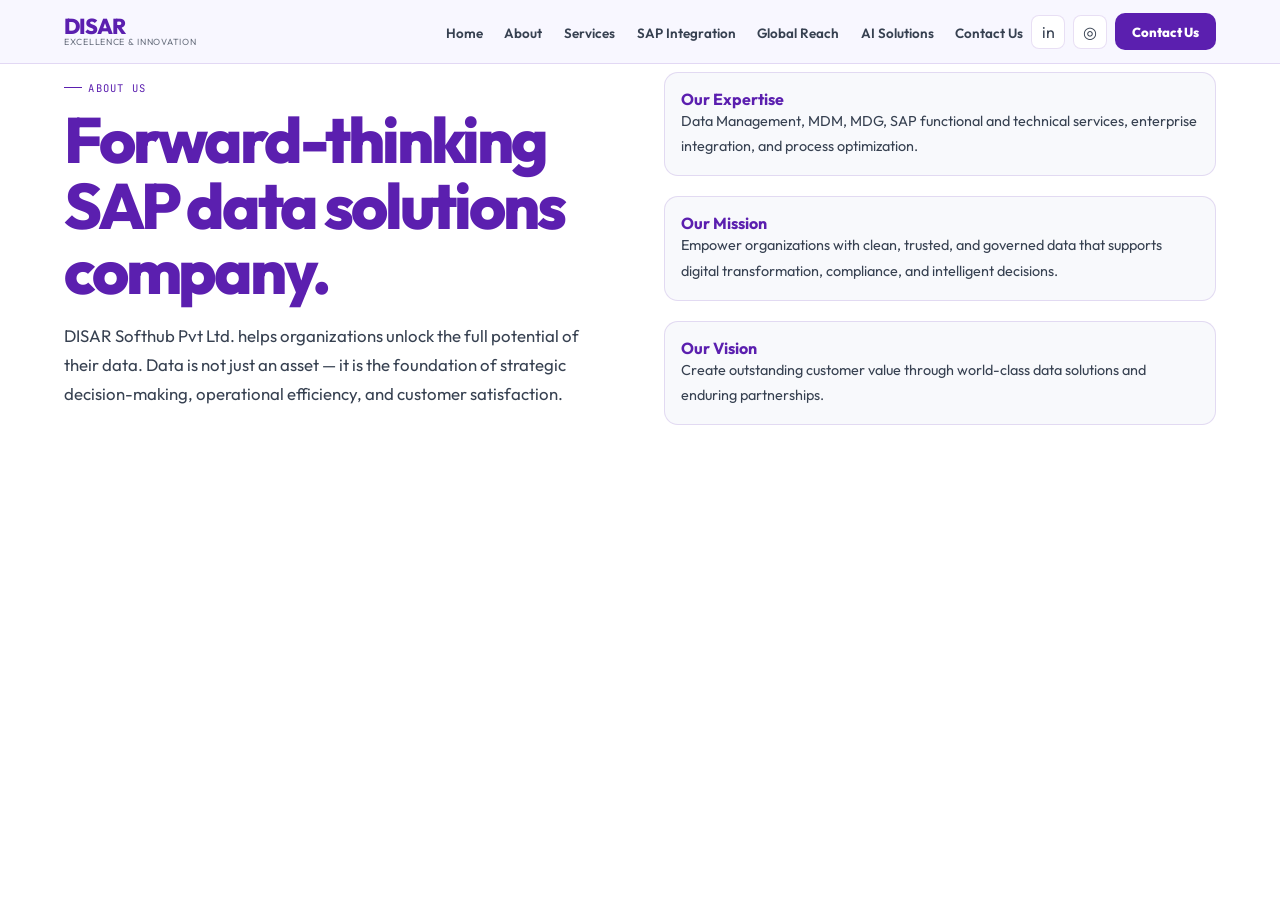
==== commit 9a78510f: "updatejuly2026" ====
--- a/about.html
+++ b/about.html
@@ -1,5 +1,14 @@
 <!DOCTYPE html>
 <html lang="en">
+<!-- Google tag (gtag.js) -->
+<script async src="https://www.googletagmanager.com/gtag/js?id=G-R92253KVHL"></script>
+<script>
+    window.dataLayer = window.dataLayer || [];
+    function gtag() { dataLayer.push(arguments); }
+    gtag('js', new Date());
+
+    gtag('config', 'G-R92253KVHL');
+</script>
 <head>
     <meta charset="UTF-8" />
     <meta name="viewport" content="width=device-width, initial-scale=1.0" />
@@ -8,6 +17,14 @@
     <link href="https://fonts.googleapis.com/css2?family=Outfit:wght@300;400;500;600;700;800&family=JetBrains+Mono:wght@400;500&display=swap" rel="stylesheet" />
     <link rel="stylesheet" href="assets/css/styles.css" />
     <title>About — DISAR Softhub</title>
+    <meta name="description"
+          content="DISAR provides SAP Master Data Management, Master Data Governance, Enterprise Integration, Digital Transformation, and SAP Consulting services.">
+
+    <meta name="keywords"
+          content="SAP MDM, SAP MDG, SAP Integration, Enterprise Data Management, Digital Transformation">
+
+    <meta name="author"
+          content="DISAR Softhub Pvt Ltd">
 </head>
 <body>
     <nav>
@@ -17,8 +34,8 @@
             <li><a href="services.html">Services</a></li>
             <li><a href="integration.html">SAP Integration</a></li>
             <li><a href="reach.html">Global Reach</a></li>-->
-            <!--<li><a href="values.html">Values</a></li>-->
-            <!--<li><a href="contact.html">Contact Us</a></li>
+        <!--<li><a href="values.html">Values</a></li>-->
+        <!--<li><a href="contact.html">Contact Us</a></li>
         </ul>-->
         <div class="nav-right">
             <ul class="nav-links">
@@ -27,7 +44,7 @@
                 <li><a href="services.html">Services</a></li>
                 <li><a href="integration.html">SAP Integration</a></li>
                 <li><a href="reach.html">Global Reach</a></li>
-                <!--<li><a href="values.html">Values</a></li>-->
+                <li><a href="ai.html" data-i18n="nav.ai">AI Solutions</a></li>
                 <li><a href="contact.html">Contact Us</a></li>
             </ul> <a class="nav-icon-btn" href="https://www.linkedin.com/in/disar-softhub-05b449414" target="_blank" title="LinkedIn">in</a>
             <a class="nav-icon-btn" href="https://www.instagram.com/disarsofthub/" target="_blank" title="Instagram">◎</a>
@@ -36,7 +53,7 @@
         <button class="hamburger" id="hamburger" aria-label="Menu"><span></span><span></span><span></span></button>
     </nav>
     <div class="mobile-menu" id="mobileMenu">
-        <a href="about.html" onclick="closeMenu()">About</a><a href="services.html" onclick="closeMenu()">Services</a><a href="integration.html" onclick="closeMenu()">SAP Integration</a><a href="reach.html" onclick="closeMenu()">Global Reach</a><a href="values.html" onclick="closeMenu()">Values</a><a href="contact.html" onclick="closeMenu()">Contact Us</a>
+        <a href="index.html" onclick="closeMenu()">Home</a><a href="about.html" onclick="closeMenu()">About</a><a href="services.html" onclick="closeMenu()">Services</a><a href="integration.html" onclick="closeMenu()">SAP Integration</a><a href="reach.html" onclick="closeMenu()">Global Reach</a><a href="values.html" onclick="closeMenu()">Values</a><a href="contact.html" onclick="closeMenu()">Contact Us</a>
     </div><main class="page"><section><div class="split"><div class="reveal"><span class="label">About Us</span><h1>Forward-thinking SAP data solutions company.</h1><p class="hero-sub">DISAR Softhub Pvt Ltd. helps organizations unlock the full potential of their data. Data is not just an asset — it is the foundation of strategic decision-making, operational efficiency, and customer satisfaction.</p></div><div class="reveal"><div class="mini-card"><b>Our Expertise</b><p>Data Management, MDM, MDG, SAP functional and technical services, enterprise integration, and process optimization.</p></div><br><div class="mini-card"><b>Our Mission</b><p>Empower organizations with clean, trusted, and governed data that supports digital transformation, compliance, and intelligent decisions.</p></div><br><div class="mini-card"><b>Our Vision</b><p>Create outstanding customer value through world-class data solutions and enduring partnerships.</p></div></div></div></section></main>
     <!--<footer><p>© 2025 Disar Softhub Pvt Ltd. All rights reserved.</p></footer>-->
     <script src="assets/js/script.js"></script>
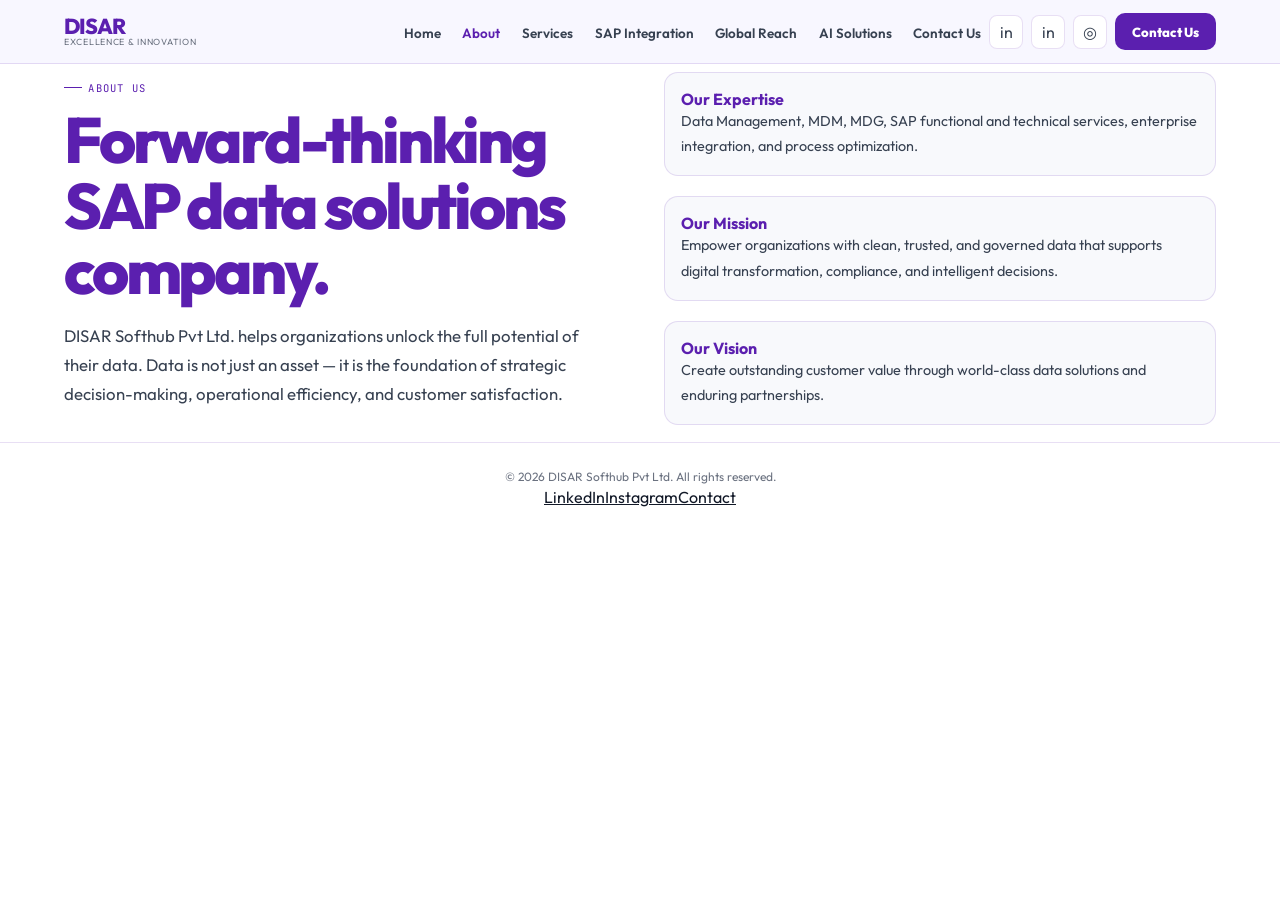
==== commit 96a3e6f0: "menu Updated" ====
--- a/about.html
+++ b/about.html
@@ -27,17 +27,17 @@
           content="DISAR Softhub Pvt Ltd">
 </head>
 <body>
-    <nav>
-        <a href="index.html" class="logo-wrap"><span class="logo-name">DISAR</span><span class="logo-tagline">Excellence &amp; Innovation</span></a>
-        <!--<ul class="nav-links">
-            <li><a href="about.html">About</a></li>
-            <li><a href="services.html">Services</a></li>
-            <li><a href="integration.html">SAP Integration</a></li>
-            <li><a href="reach.html">Global Reach</a></li>-->
-        <!--<li><a href="values.html">Values</a></li>-->
-        <!--<li><a href="contact.html">Contact Us</a></li>
-        </ul>-->
-        <div class="nav-right">
+    <!--<nav>
+        <a href="index.html" class="logo-wrap"><span class="logo-name">DISAR</span><span class="logo-tagline">Excellence &amp; Innovation</span></a>-->
+    <!--<ul class="nav-links">
+        <li><a href="about.html">About</a></li>
+        <li><a href="services.html">Services</a></li>
+        <li><a href="integration.html">SAP Integration</a></li>
+        <li><a href="reach.html">Global Reach</a></li>-->
+    <!--<li><a href="values.html">Values</a></li>-->
+    <!--<li><a href="contact.html">Contact Us</a></li>
+    </ul>-->
+    <!--<div class="nav-right">
             <ul class="nav-links">
                 <li><a href="index.html">Home</a></li>
                 <li><a href="about.html">About</a></li>
@@ -52,10 +52,33 @@
         </div>
         <button class="hamburger" id="hamburger" aria-label="Menu"><span></span><span></span><span></span></button>
     </nav>
+
     <div class="mobile-menu" id="mobileMenu">
-        <a href="index.html" onclick="closeMenu()">Home</a><a href="about.html" onclick="closeMenu()">About</a><a href="services.html" onclick="closeMenu()">Services</a><a href="integration.html" onclick="closeMenu()">SAP Integration</a><a href="reach.html" onclick="closeMenu()">Global Reach</a><a href="values.html" onclick="closeMenu()">Values</a><a href="contact.html" onclick="closeMenu()">Contact Us</a>
-    </div><main class="page"><section><div class="split"><div class="reveal"><span class="label">About Us</span><h1>Forward-thinking SAP data solutions company.</h1><p class="hero-sub">DISAR Softhub Pvt Ltd. helps organizations unlock the full potential of their data. Data is not just an asset — it is the foundation of strategic decision-making, operational efficiency, and customer satisfaction.</p></div><div class="reveal"><div class="mini-card"><b>Our Expertise</b><p>Data Management, MDM, MDG, SAP functional and technical services, enterprise integration, and process optimization.</p></div><br><div class="mini-card"><b>Our Mission</b><p>Empower organizations with clean, trusted, and governed data that supports digital transformation, compliance, and intelligent decisions.</p></div><br><div class="mini-card"><b>Our Vision</b><p>Create outstanding customer value through world-class data solutions and enduring partnerships.</p></div></div></div></section></main>
+        <a href="index.html" onclick="closeMenu()">Home</a>
+        <a href="about.html" onclick="closeMenu()">About</a>
+        <a href="services.html" onclick="closeMenu()">Services</a>
+        <a href="integration.html" onclick="closeMenu()">SAP Integration</a>
+        <a href="reach.html" onclick="closeMenu()">Global Reach</a>
+        <a href="values.html" onclick="closeMenu()">Values</a>
+        <a href="contact.html" onclick="closeMenu()">Contact Us</a>
+    </div>-->
+    <div id="site-header"></div>
+    <main class="page">
+        <section>
+            <div class="split">
+                <div class="reveal">
+                    <span class="label">About Us</span><h1>Forward-thinking SAP data solutions company.</h1>
+                    <p class="hero-sub">DISAR Softhub Pvt Ltd. helps organizations unlock the full potential of their data. Data is not just an asset — it is the foundation of strategic decision-making, operational efficiency, and customer satisfaction.</p>
+                </div><div class="reveal">
+                    <div class="mini-card"><b>Our Expertise</b><p>Data Management, MDM, MDG, SAP functional and technical services, enterprise integration, and process optimization.</p></div><br><div class="mini-card"><b>Our Mission</b><p>Empower organizations with clean, trusted, and governed data that supports digital transformation, compliance, and intelligent decisions.</p></div><br><div class="mini-card"><b>Our Vision</b><p>Create outstanding customer value through world-class data solutions and enduring partnerships.</p></div>
+                </div>
+            </div>
+        </section>
+    </main>
     <!--<footer><p>© 2025 Disar Softhub Pvt Ltd. All rights reserved.</p></footer>-->
+    <div id="site-footer"></div>
+
+    <script src="assets/js/components.js"></script>
     <script src="assets/js/script.js"></script>
 </body>
 </html>
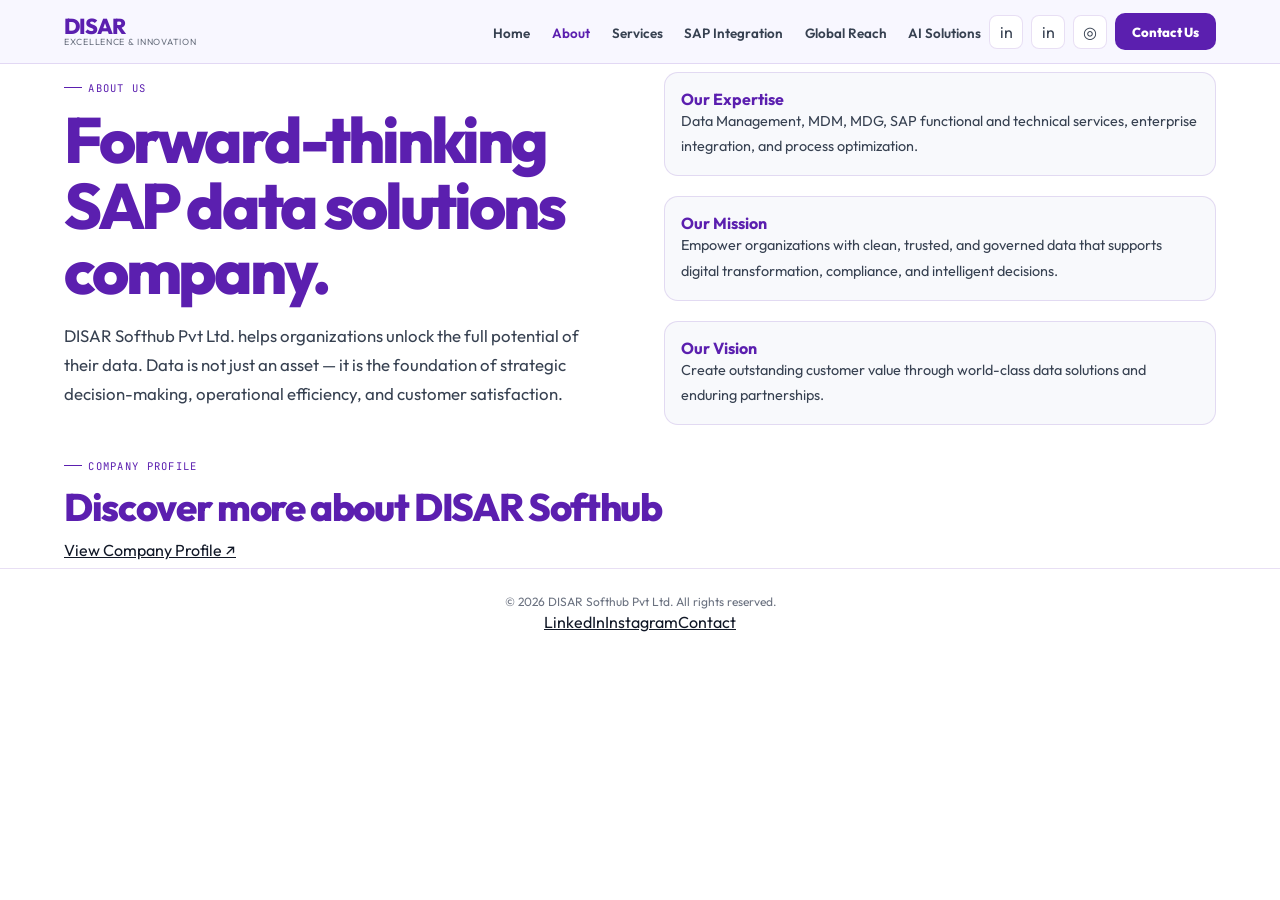
==== commit 81a7a895: "added link" ====
--- a/about.html
+++ b/about.html
@@ -75,6 +75,90 @@
             </div>
         </section>
     </main>
+    <section class="company-profile-section">
+        <div class="profile-container">
+
+            <div class="profile-content reveal">
+                <span class="label">Company Profile</span>
+
+                <h2>
+                    Discover more about
+                    <span>DISAR Softhub</span>
+                </h2>
+
+                <!--<p>
+                    Learn more about our capabilities, expertise, services,
+                    technology solutions, and approach to helping enterprises
+                    build trusted data foundations and accelerate digital
+                    transformation.
+                </p>
+
+                <div class="profile-highlights">
+                    <span>Master Data Management</span>
+                    <span>Master Data Governance</span>
+                    <span>Enterprise Integration</span>
+                    <span>Enterprise AI</span>
+                    <span>Technical Solutions</span>
+                </div>-->
+
+                <div class="profile-actions">
+
+                    <a href="assets/documents/disar-company-profile.pdf"
+                       target="_blank"
+                       class="profile-btn primary">
+                        View Company Profile
+                        <span>↗</span>
+                    </a>
+
+                    <!--<a href="assets/documents/disar-company-profile.pdf"
+                       download
+                       class="profile-btn secondary">
+                        Download PDF
+                        <span>↓</span>
+                    </a>-->
+
+                </div>
+            </div>
+
+            <!--<div class="profile-preview reveal">
+
+                <div class="profile-document">
+
+                    <div class="profile-document-top">
+                        <span>DISAR</span>
+                        <small>COMPANY PROFILE</small>
+                    </div>
+
+                    <div class="profile-document-content">
+
+                        <div class="profile-logo">
+                            DISAR
+                            <span>Excellence &amp; Innovation</span>
+                        </div>
+
+                        <div class="profile-lines">
+                            <span></span>
+                            <span></span>
+                            <span></span>
+                        </div>
+
+                    </div>
+
+                    <div class="profile-document-footer">
+                        Enterprise Data • AI • SAP
+                    </div>
+
+                </div>
+
+                <div class="profile-pages">
+                    9 PAGE PROFILE
+                </div>
+
+            </div>-->
+
+        </div>
+    </section>
+
     <!--<footer><p>© 2025 Disar Softhub Pvt Ltd. All rights reserved.</p></footer>-->
     <div id="site-footer"></div>
 
